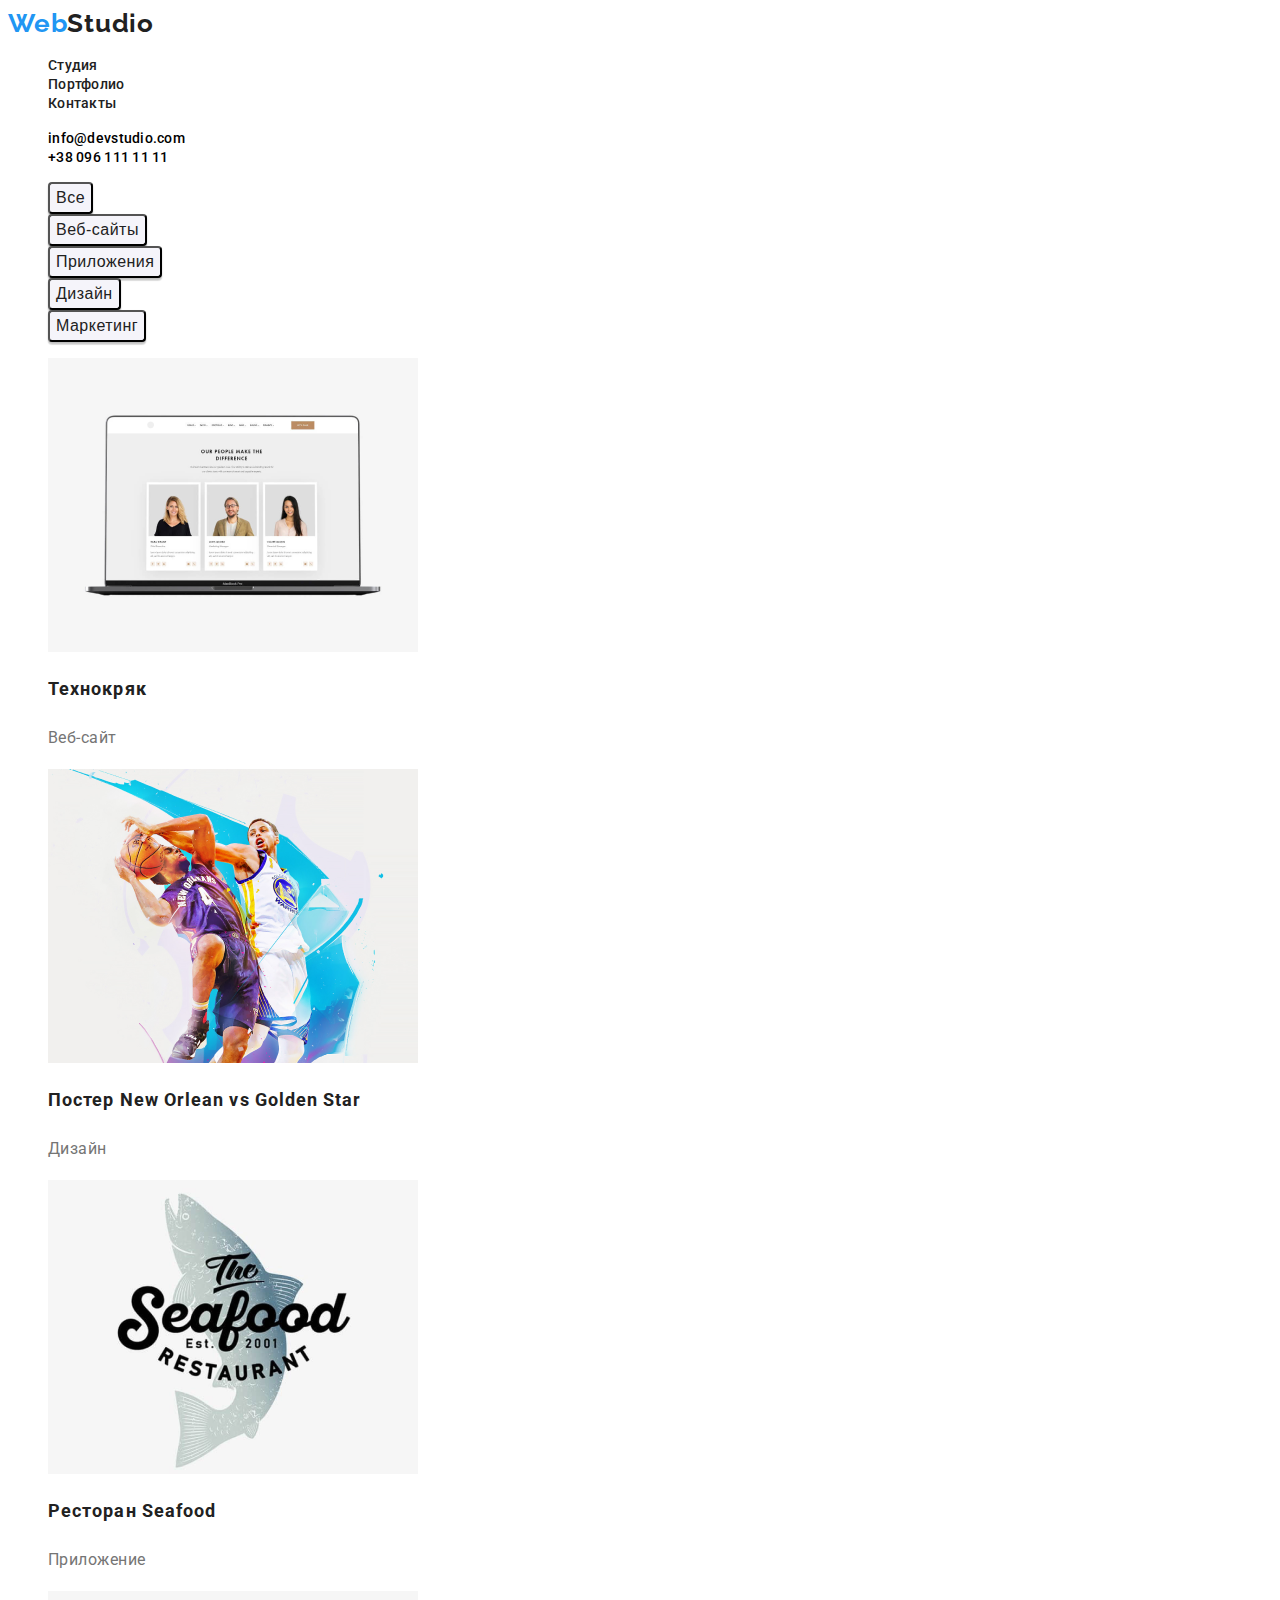
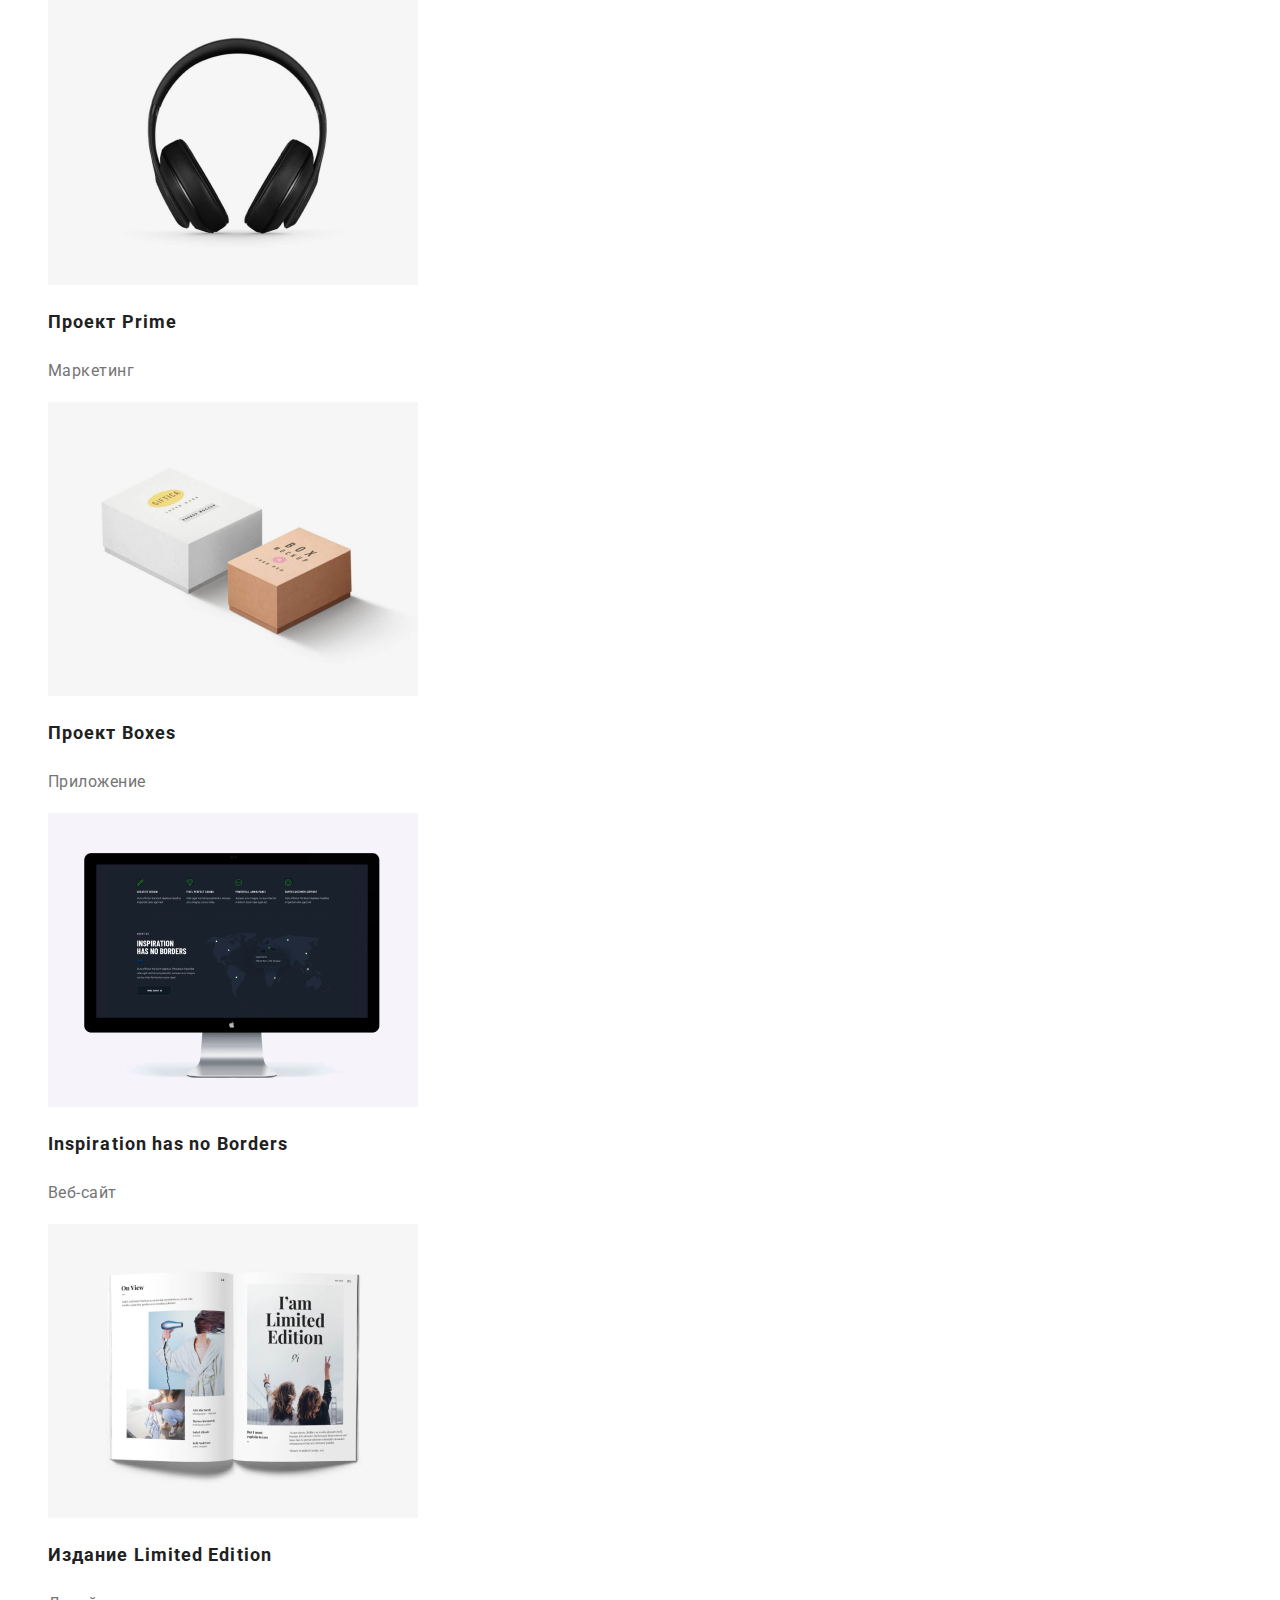
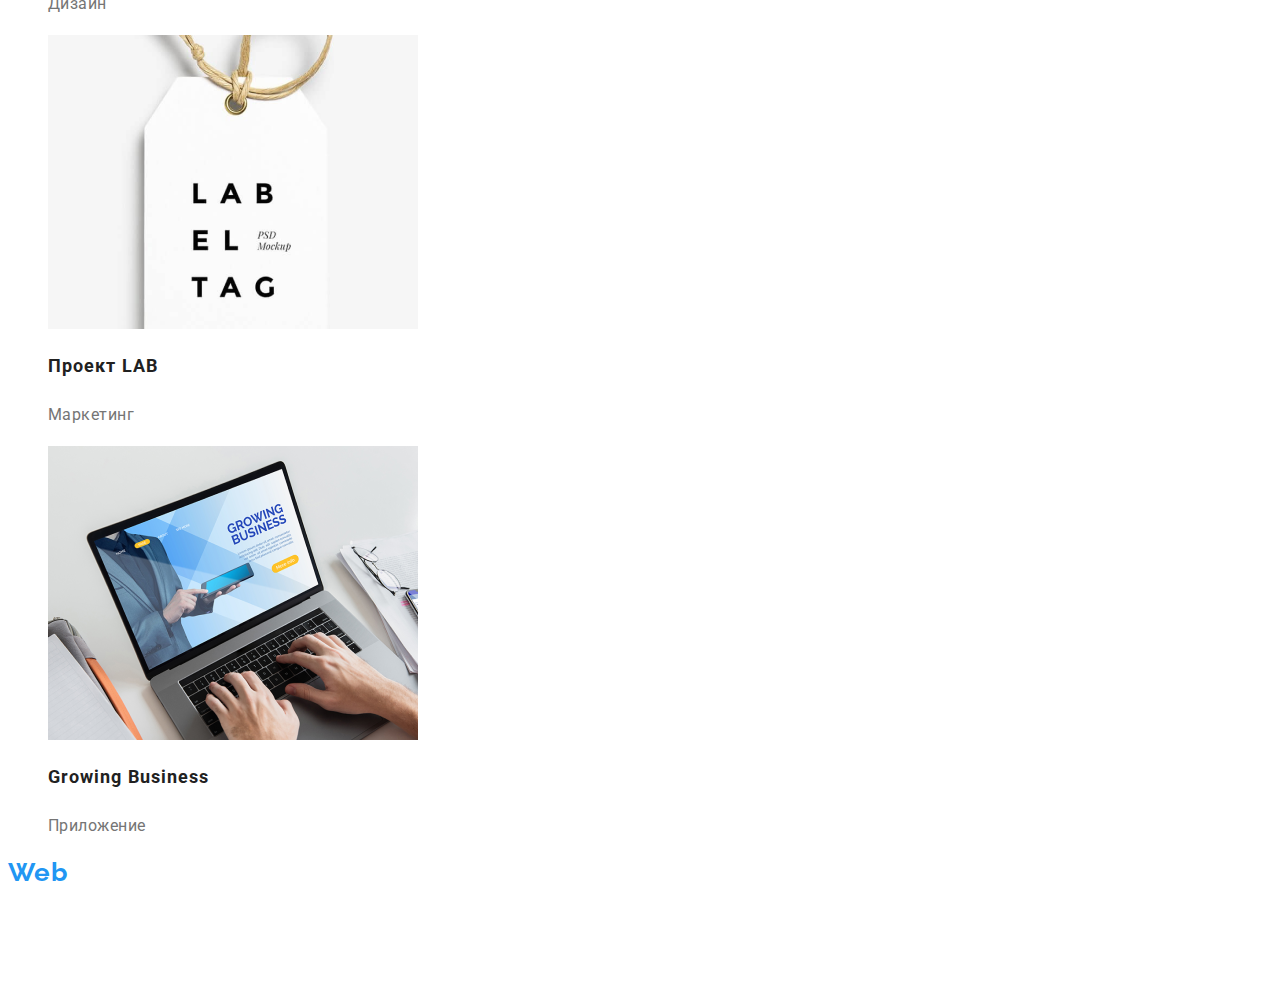
==== portfolio.html @ 66cc7a5b "ДЗ Nr.2 Исправления" ====
<!DOCTYPE html>
<html lang="en">

<head>
    <meta charset="UTF-8">
    <meta http-equiv="X-UA-Compatible" content="IE=edge">
    <meta name="viewport" content="width=device-width, initial-scale=1.0">
    <title>Portfolio</title>
    <link rel="stylesheet" href="https://cdnjs.cloudflare.com/ajax/libs/modern-normalize/1.0.0/modern-normalize.min.css"
        integrity="sha512-ISS7cAi1PEhQ8jnbJpJZMd29NlhNj4AWYyLOSp2CE/CsHxTCu+r+t0D2yoJudVrd0/8fTVPUVDzY5Tvli75u/g=="
        crossorigin="anonymous" />
    <link rel="preconnect" href="https://fonts.gstatic.com">
    <link rel="preconnect" href="https://fonts.gstatic.com">
    <link
        href="https://fonts.googleapis.com/css2?family=Raleway:wght@700&family=Roboto:wght@400;500;700;900&display=swap"
        rel="stylesheet">
    <link rel="stylesheet" href="./css/styles.css">
</head>

<body>
    <header class="header">
        <nav class="navigation">
            <a class="logo link" href="./index.html">Web<span class="header-logo-second">Studio</span></a>
            <ul class="nav-list list">
                <li class="nav-list-item">
                    <a class="nav-link link" href="">Студия</a>
                </li>
                <li class="nav-list-item">
                    <a class="nav-link link" href="">Портфолио</a>
                </li>
                <li class="nav-list-item">
                    <a class="nav-link link" href="">Контакты</a>
                </li>
            </ul>
        </nav>

        <ul class="list">
            <li class="contact-list-item">
                <a class="header-contact-link link" href="mailto:info@devstudio.com">info@devstudio.com</a>
            </li>
            <li class="contact-list-item">
                <a class="header-contact-link link" href="tel:+380961111111">+38 096 111 11 11</a>
            </li>
        </ul>
    </header>

    <main>
        <!-- BUTTONS -->
        <ul class="list">
            <li>
                <button class="portfolio-modal-btn" type="button">Все</button>
            </li>
            <li>
                <button class="portfolio-modal-btn" type="button">Веб-сайты</button>
            </li>
            <li>
                <button class="portfolio-modal-btn" type="button">Приложения</button>
            </li>
            <li>
                <button class="portfolio-modal-btn" type="button">Дизайн</button>
            </li>
            <li>
                <button class="portfolio-modal-btn" type="button">Маркетинг</button>
            </li>
        </ul>

        <!-- PROJECT LIST -->
        <ul class="list">
            <li>
                <img src="./images/portfolio/portfolio-img-1.jpg" alt="Страница сайта" width="370" height="294">
                <h2 class="project-name">Технокряк</h2>
                <p class="project-type">Веб-сайт</p>
            </li>
            <li>
                <img src="./images/portfolio/portfolio-img-2.jpg" alt="Постер" width="370" height="294">
                <h2 class="project-name">Постер New Orlean vs Golden Star</h2>
                <p class="project-type">Дизайн</p>
            </li>
            <li>
                <img src="./images/portfolio/portfolio-img-3.jpg" alt="Логотип ресторана" width="370" height="294">
                <h2 class="project-name">Ресторан Seafood</h2>
                <p class="project-type">Приложение</p>
            </li>
            <li>
                <img src="./images/portfolio/portfolio-img-4.jpg" alt="Наушники" width="370" height="294">
                <h2 class="project-name">Проект Prime</h2>
                <p class="project-type">Маркетинг</p>
            </li>
            <li>
                <img src="./images/portfolio/portfolio-img-5.jpg" alt="Коробки" width="370" height="294">
                <h2 class="project-name">Проект Boxes</h2>
                <p class="project-type">Приложение</p>
            </li>
            <li>
                <img src="./images/portfolio/portfolio-img-6.jpg" alt="Страница сайта" width="370" height="294">
                <h2 class="project-name">Inspiration has no Borders</h2>
                <p class="project-type">Веб-сайт</p>
            </li>
            <li>
                <img src="./images/portfolio/portfolio-img-7.jpg" alt="Брошюра" width="370" height="294">
                <h2 class="project-name">Издание Limited Edition</h2>
                <p class="project-type">Дизайн</p>
            </li>
            <li>
                <img src="./images/portfolio/portfolio-img-8.jpg" alt="Этикетка" width="370" height="294">
                <h2 class="project-name">Проект LAB</h2>
                <p class="project-type">Маркетинг</p>
            </li>
            <li>
                <img src="./images/portfolio/portfolio-img-9.jpg" alt="Ноутбук" width="370" height="294">
                <h2 class="project-name">Growing Business</h2>
                <p class="project-type">Приложение</p>
            </li>
        </ul>
    </main>

    <footer>
        <a class="logo link" href="">Web<span class="footer-logo-second">Studio</span></a>
        <ul class="footer-list list">
            <li>
                <a class="address-link link" href="https://goo.gl/maps/kH56KX3NDY2kBuDz9" target="_blank">г. Киев, пр-т
                    Леси
                    Украинки, 26</a>
            </li>
            <li>
                <a class="footer-contact-link link" href="mailto:info@devstudio.com">info@devstudio.com</a>
            </li>
            <li>
                <a class="footer-contact-link link" href="tel:+380961111111">+38 096 111 11 11</a>
            </li>
        </ul>
    </footer>
</body>

</html>
---- css/styles.css ----
:root {
  --main-font: "Roboto", sans-serif;
  --secondary-font: "Raleway", sans-serif;
  --titles-color: #212121;
  --main-text-color: #757575;
  --secondary-text-color: #ffffff;
  --accent-color: #2196f3;
  --footer-link-color: rgba(255, 255, 255, 0.6);
  --button-background-color: #f5f4fa;
}

body {
  font-family: var(--main-font);
}

.link {
  text-decoration: none;
}

.list {
  list-style: none;
}

/* ================= HEADER ================= */

.nav-link {
  font-weight: 500;
  font-size: 14px;
  line-height: 1.14;
  letter-spacing: 0.02em;

  color: var(--titles-color);
}

.nav-link:hover,
.nav-link:focus {
  color: var(--accent-color);
}

.header-contact-link {
  font-weight: 500;
  font-size: 14px;
  line-height: 1.14;
  letter-spacing: 0.02em;

  color: var(--text-color);
}

.header-contact-link:hover,
.header-contact-link:focus {
  color: var(--accent-color);
}

/* ================= END HEADER ================= */

/* ================= HERO ================= */

.hero-title {
  font-weight: 900;
  font-size: 44px;
  line-height: 1.36;
  text-align: center;
  letter-spacing: 0.06em;
  text-transform: uppercase;

  color: var(--secondary-text-color);
}

.modal-btn {
  font-weight: 700;
  font-size: 16px;
  line-height: 1.88;
  letter-spacing: 0.06em;
  cursor: pointer;

  color: var(--secondary-text-color);
  background: var(--accent-color);
  box-shadow: 0px 4px 4px rgba(0, 0, 0, 0.15);
  border-radius: 4px;
}

/* ================= END HERO ================= */

/* ================= ADVANTAGES ================= */

.adv-title {
  font-style: normal;
  font-weight: 700;
  font-size: 14px;
  line-height: 1.14;
  letter-spacing: 0.03em;
  text-transform: uppercase;

  color: var(--titles-color);
}

.adv-text {
  font-style: normal;
  font-weight: 400;
  font-size: 14px;
  line-height: 1.71;
  letter-spacing: 0.03em;

  color: var(--main-text-color);
}
/* ================= END ADVANTAGES ================= */

/* ================= ABOUT US ================= */

/* ================= END ABOUT US ================= */

/* ================= OUR TEAM ================= */

.our-team-names {
  font-style: normal;
  font-weight: 500;
  font-size: 16px;
  line-height: 1.19;
  text-align: center;
  letter-spacing: 0.03em;

  color: var(--titles-color);
}

.our-team-positions {
  font-style: normal;
  font-weight: 400;
  font-size: 16px;
  line-height: 1.19;
  text-align: center;
  letter-spacing: 0.03em;

  color: var(--main-text-color);
}

/* ================= END OUR TEAM ================= */

/* ================= FOOTER ================= */

.address-link {
  font-style: normal;
  font-weight: 400;
  font-size: 14px;
  line-height: 1.71;
  letter-spacing: 0.03em;

  color: var(--secondary-text-color);
}

.footer-contact-link {
  font-style: normal;
  font-weight: 400;
  font-size: 14px;
  line-height: 1.71;
  letter-spacing: 0.03em;

  color: var(--footer-link-color);
}
/* ================= END FOOTER ================= */

/* ================= COMPONENTS ================= */

.logo {
  font-family: var(--secondary-font);
  font-style: normal;
  font-weight: 700;
  font-size: 26px;
  line-height: 1.19;
  letter-spacing: 0.03em;

  color: var(--accent-color);
}

.header-logo-second {
  color: var(--titles-color);
}

.footer-logo-second {
  color: var(--secondary-text-color);
}

.subtitle {
  font-weight: 700;
  font-size: 36px;
  line-height: 1.17;
  text-align: center;
  letter-spacing: 0.03em;

  color: var(--titles-color);
}

/* ================= END COMPONENTS ================= */

/* ================= PORTFOLIO BUTTONS ================= */

.portfolio-modal-btn {
  font-weight: 500;
  font-size: 16px;
  line-height: 1.63;
  letter-spacing: 0.03em;
  cursor: pointer;

  color: var(--titles-color);
  background: var(--button-background-color);
  box-shadow: 0px 3px 1px rgba(0, 0, 0, 0.1), 0px 1px 2px rgba(0, 0, 0, 0.08),
    0px 2px 2px rgba(0, 0, 0, 0.12);
  border-radius: 4px;
  list-style: none;
}

.portfolio-modal-btn:hover,
.portfolio-modal-btn:focus {
  color: var(--secondary-text-color);
  background: var(--accent-color);
}

/* ================= END PORTFOLIO BUTTONS ================= */

/* ================= PROJECT LIST =================*/

.project-name {
  font-style: normal;
  font-weight: 700;
  font-size: 18px;
  line-height: 2;
  letter-spacing: 0.06em;

  color: var(--titles-color);
}

.project-type {
  font-style: normal;
  font-weight: 400;
  font-size: 16px;
  line-height: 1.88;
  letter-spacing: 0.03em;

  color: var(--main-text-color);
}

/* ================= END PROJECT LIST ================= */
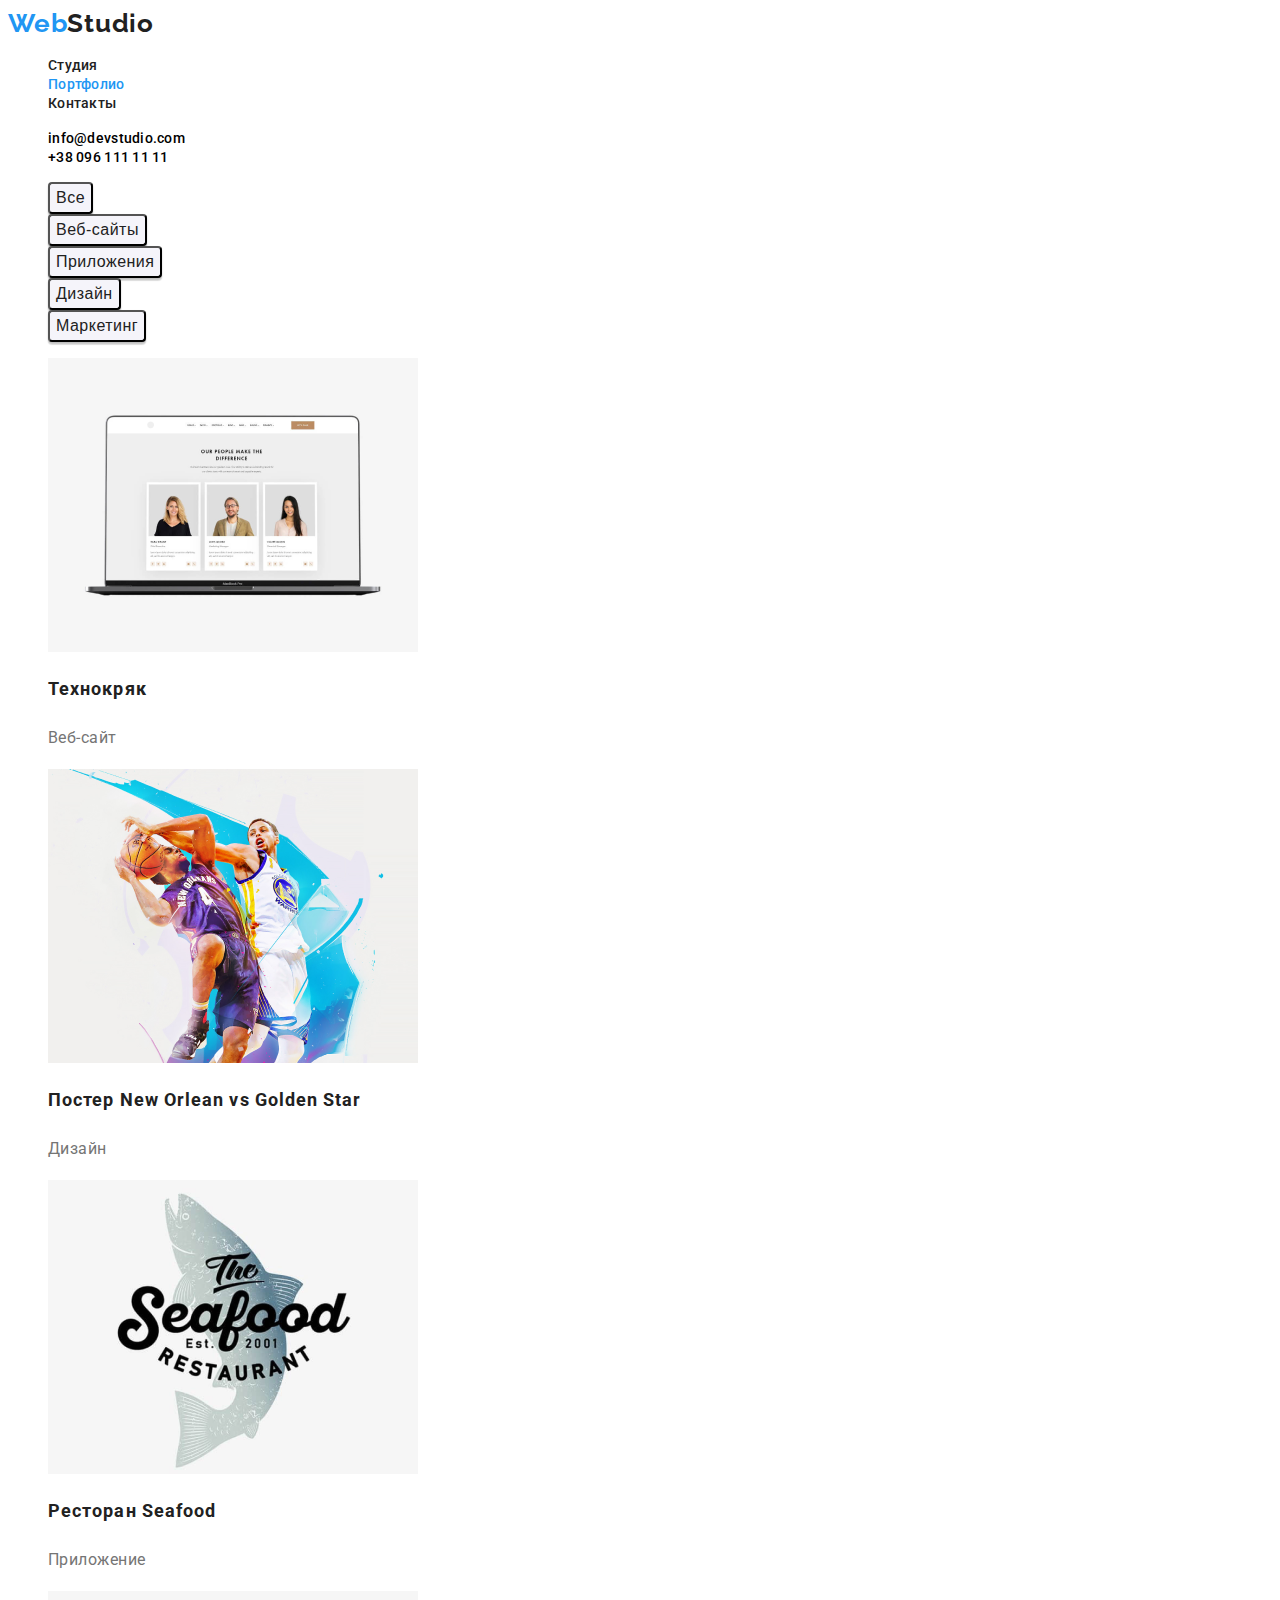
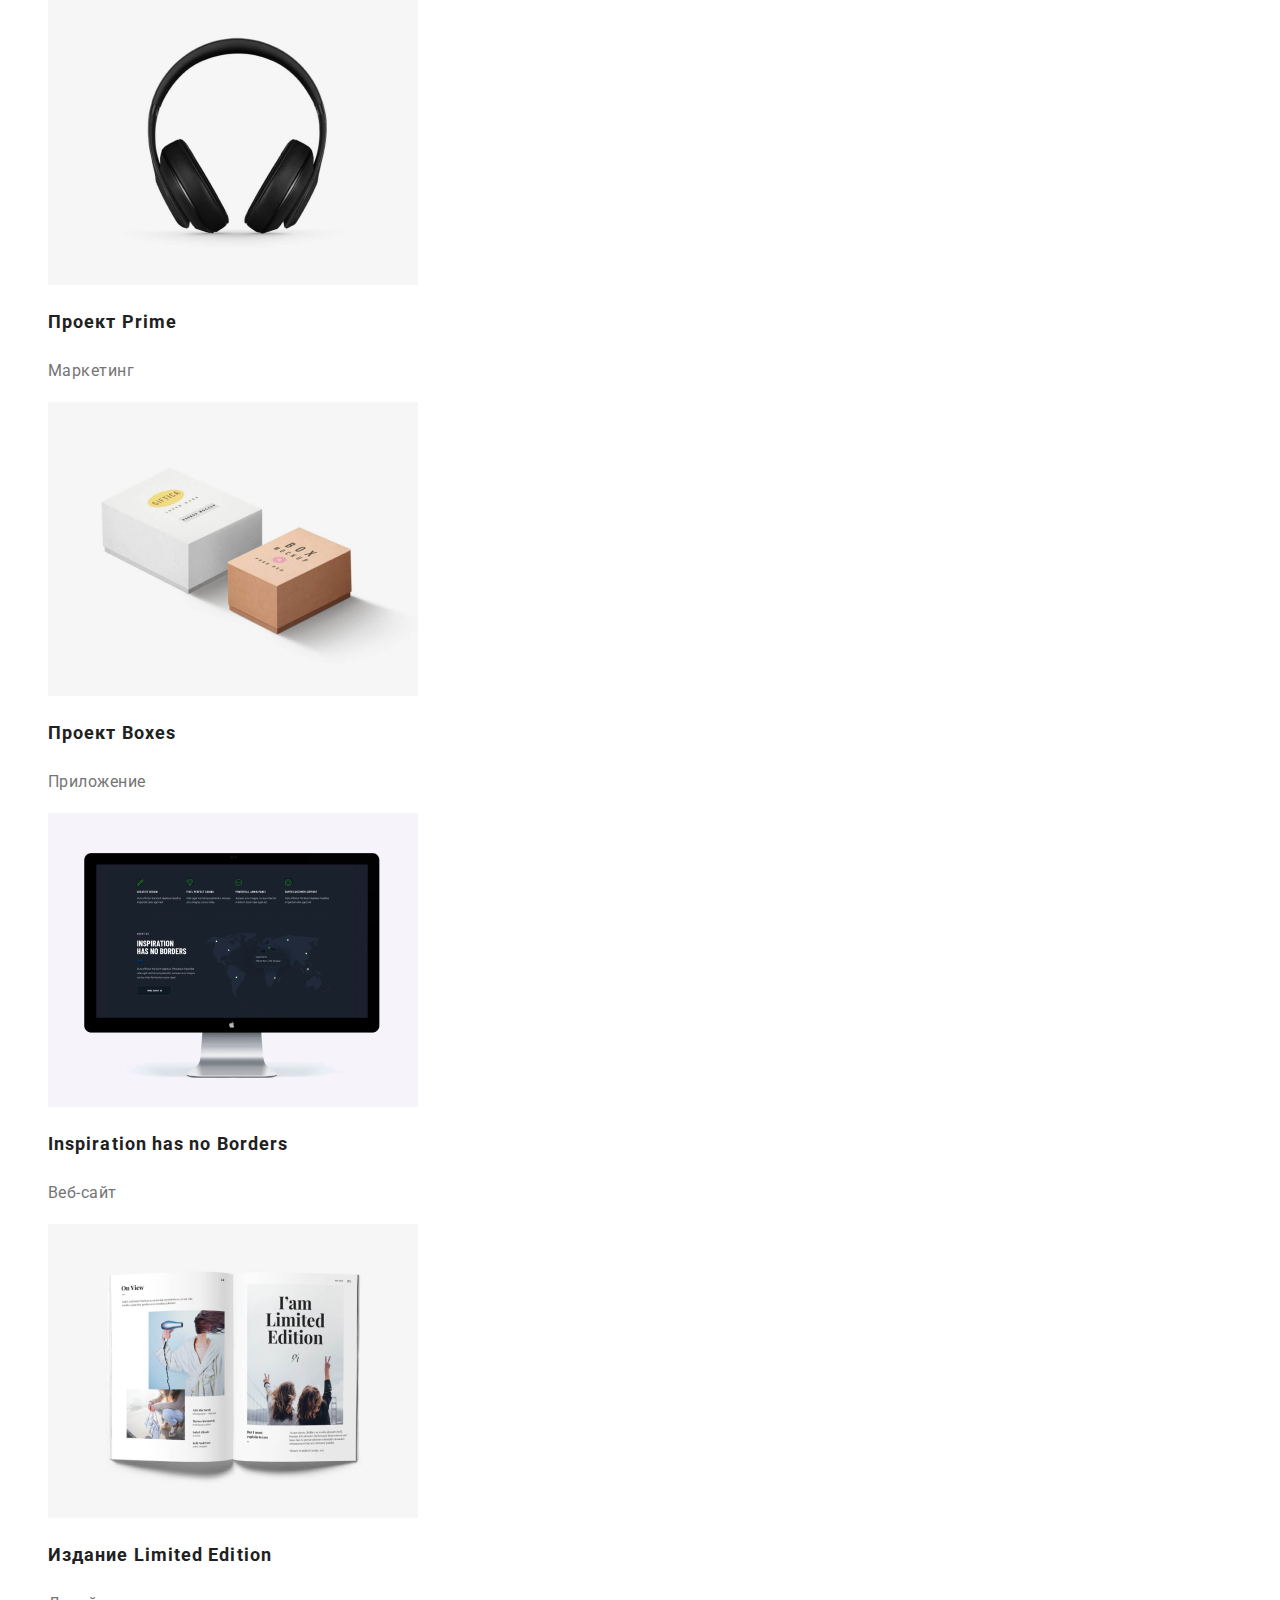
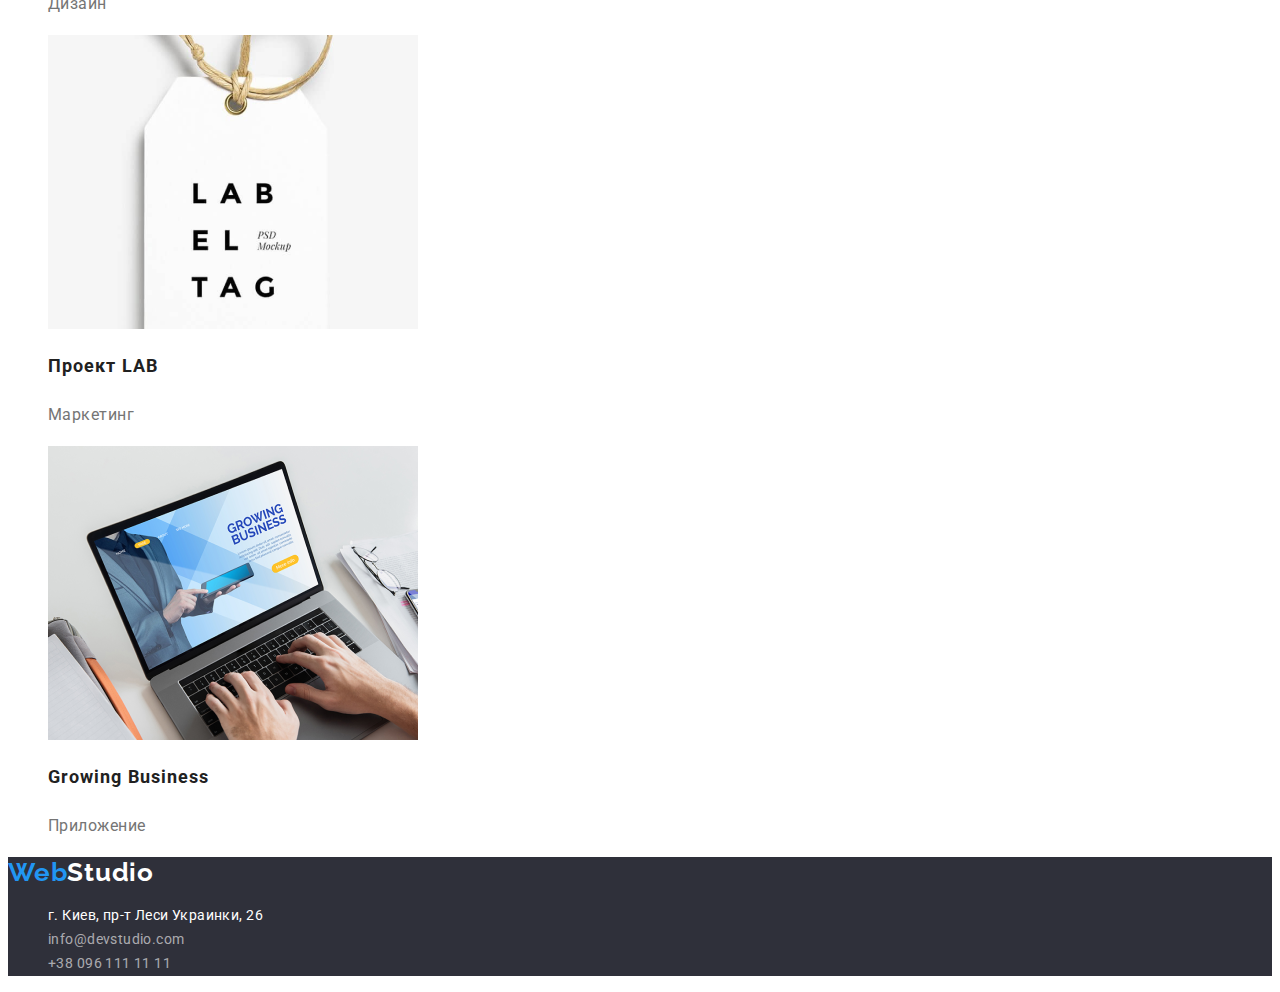
==== commit ffc229b8: "ДЗ Nr. 2 Новые исправления" ====
--- a/portfolio.html
+++ b/portfolio.html
@@ -23,10 +23,10 @@
             <a class="logo link" href="./index.html">Web<span class="header-logo-second">Studio</span></a>
             <ul class="nav-list list">
                 <li class="nav-list-item">
-                    <a class="nav-link link" href="">Студия</a>
+                    <a class="nav-link link" href="./index.html">Студия</a>
                 </li>
                 <li class="nav-list-item">
-                    <a class="nav-link link" href="">Портфолио</a>
+                    <a class="nav-link link current" href="./portfolio.html">Портфолио</a>
                 </li>
                 <li class="nav-list-item">
                     <a class="nav-link link" href="">Контакты</a>
@@ -114,7 +114,7 @@
         </ul>
     </main>
 
-    <footer>
+    <footer class="footer-background">
         <a class="logo link" href="">Web<span class="footer-logo-second">Studio</span></a>
         <ul class="footer-list list">
             <li>
--- a/css/styles.css
+++ b/css/styles.css
@@ -7,6 +7,7 @@
   --accent-color: #2196f3;
   --footer-link-color: rgba(255, 255, 255, 0.6);
   --button-background-color: #f5f4fa;
+  --footer-bacground-color: #2f303a;
 }
 
 body {
@@ -34,6 +35,10 @@
 
 .nav-link:hover,
 .nav-link:focus {
+  color: var(--accent-color);
+}
+
+.current {
   color: var(--accent-color);
 }
 
@@ -187,6 +192,10 @@
   letter-spacing: 0.03em;
 
   color: var(--titles-color);
+}
+
+.footer-background {
+  background-color: var(--footer-bacground-color);
 }
 
 /* ================= END COMPONENTS ================= */
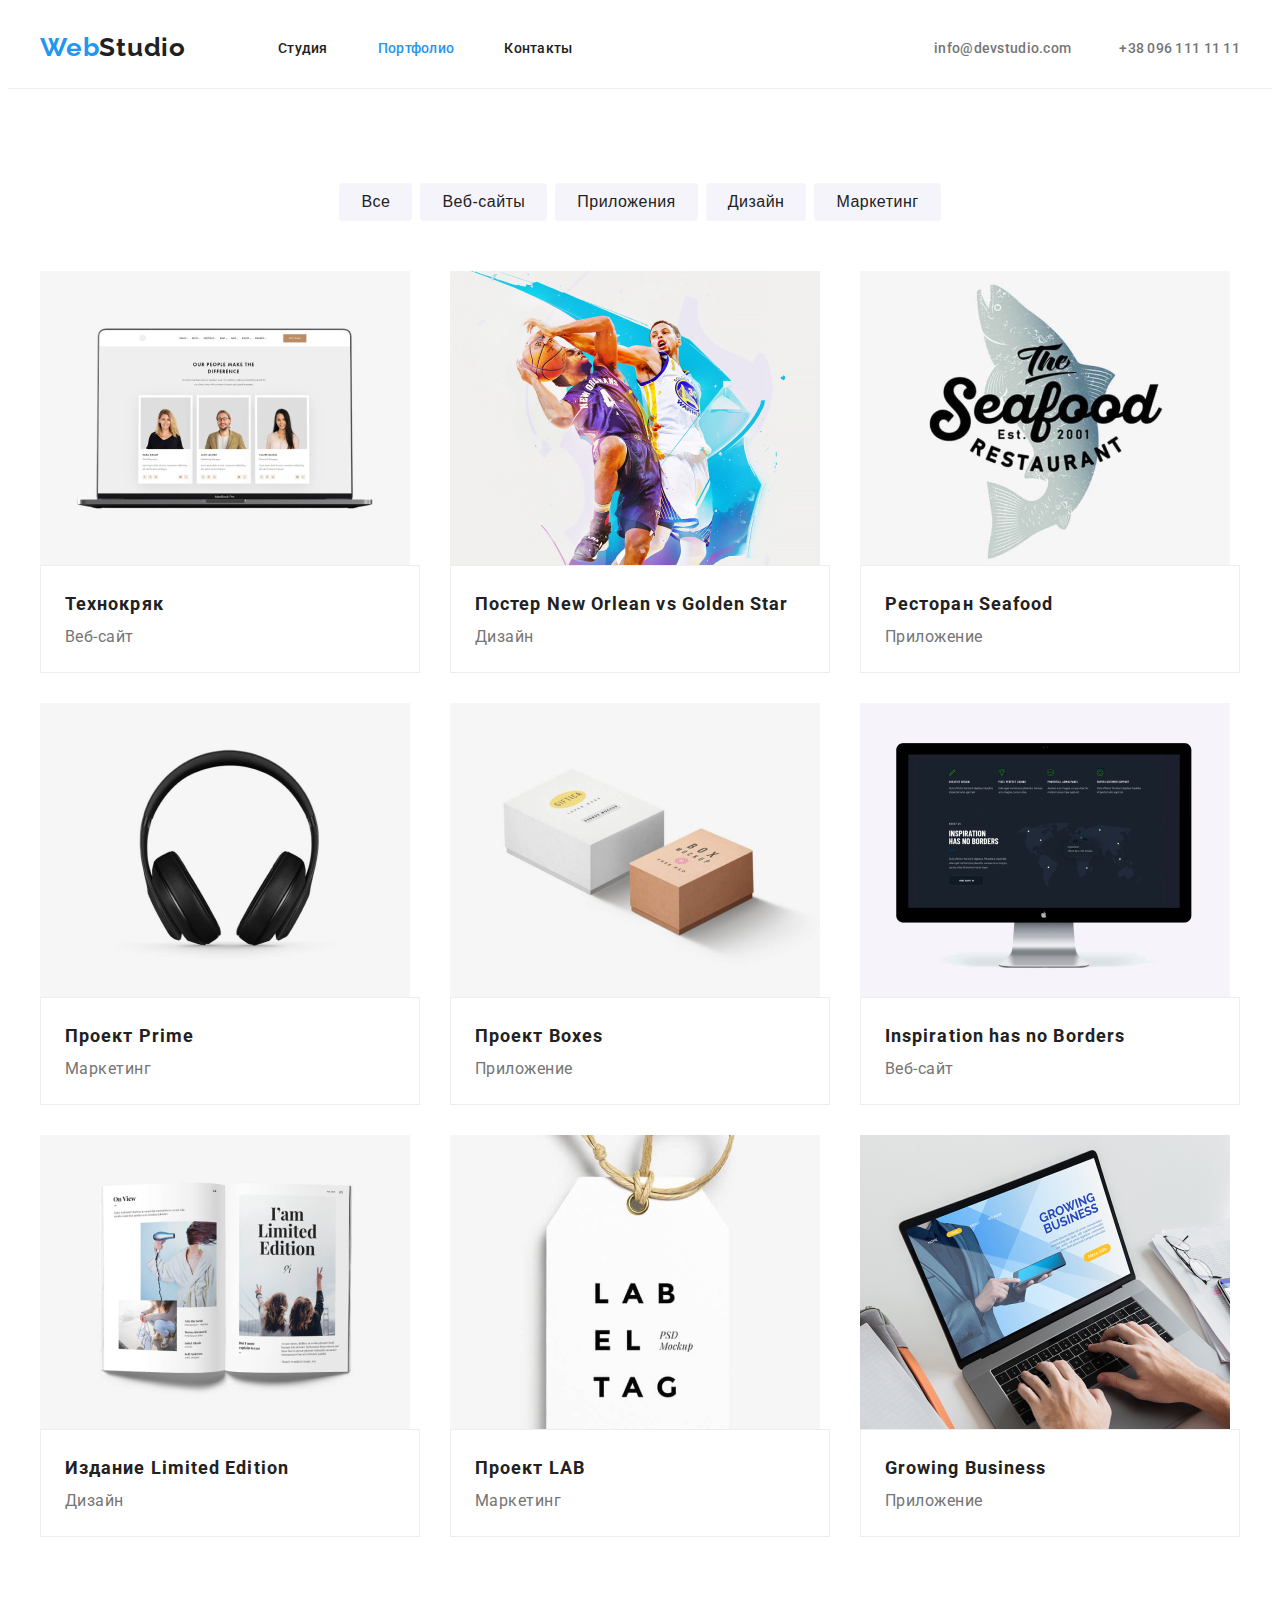
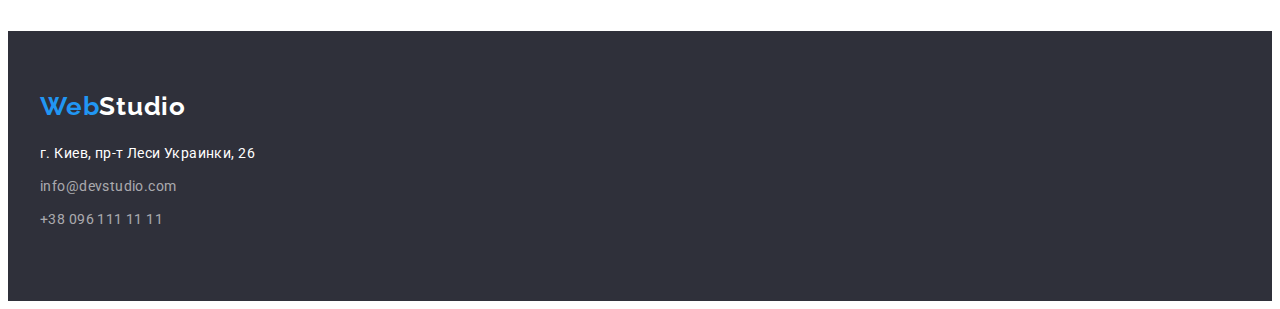
==== commit a27121d6: "ДЗ Nr.3" ====
--- a/portfolio.html
+++ b/portfolio.html
@@ -19,116 +19,148 @@
 
 <body>
     <header class="header">
-        <nav class="navigation">
-            <a class="logo link" href="./index.html">Web<span class="header-logo-second">Studio</span></a>
-            <ul class="nav-list list">
-                <li class="nav-list-item">
-                    <a class="nav-link link" href="./index.html">Студия</a>
-                </li>
-                <li class="nav-list-item">
-                    <a class="nav-link link current" href="./portfolio.html">Портфолио</a>
-                </li>
-                <li class="nav-list-item">
-                    <a class="nav-link link" href="">Контакты</a>
-                </li>
-            </ul>
-        </nav>
+        <div class="container header-container">
+            <nav class="navigation">
+                <a class="logo link" href="./index.html">Web<span class="header-logo-second">Studio</span></a>
+                <ul class="nav-list list">
+                    <li class="nav-list-item">
+                        <a class="nav-link link" href="./index.html">Студия</a>
+                    </li>
+                    <li class="nav-list-item">
+                        <a class="nav-link link current" href="./portfolio.html">Портфолио</a>
+                    </li>
+                    <li class="nav-list-item">
+                        <a class="nav-link link" href="">Контакты</a>
+                    </li>
+                </ul>
+            </nav>
 
-        <ul class="list">
-            <li class="contact-list-item">
-                <a class="header-contact-link link" href="mailto:info@devstudio.com">info@devstudio.com</a>
-            </li>
-            <li class="contact-list-item">
-                <a class="header-contact-link link" href="tel:+380961111111">+38 096 111 11 11</a>
-            </li>
-        </ul>
+            <div>
+                <ul class="contact-list list">
+                    <li class="contact-list-item">
+                        <a class="header-contact-link link" href="mailto:info@devstudio.com">info@devstudio.com</a>
+                    </li>
+                    <li class="contact-list-item">
+                        <a class="header-contact-link link" href="tel:+380961111111">+38 096 111 11 11</a>
+                    </li>
+                </ul>
+            </div>
+        </div>
     </header>
 
     <main>
         <!-- BUTTONS -->
-        <ul class="list">
-            <li>
-                <button class="portfolio-modal-btn" type="button">Все</button>
-            </li>
-            <li>
-                <button class="portfolio-modal-btn" type="button">Веб-сайты</button>
-            </li>
-            <li>
-                <button class="portfolio-modal-btn" type="button">Приложения</button>
-            </li>
-            <li>
-                <button class="portfolio-modal-btn" type="button">Дизайн</button>
-            </li>
-            <li>
-                <button class="portfolio-modal-btn" type="button">Маркетинг</button>
-            </li>
-        </ul>
+        <section class="section">
+            <div class="container button-container">
+                <ul class="button-list list">
+                    <li class="portfolio-button-list">
+                        <button class="portfolio-modal-btn" type="button">Все</button>
+                    </li>
+                    <li class="portfolio-button-list">
+                        <button class="portfolio-modal-btn" type="button">Веб-сайты</button>
+                    </li>
+                    <li class="portfolio-button-list">
+                        <button class="portfolio-modal-btn" type="button">Приложения</button>
+                    </li>
+                    <li class="portfolio-button-list">
+                        <button class="portfolio-modal-btn" type="button">Дизайн</button>
+                    </li>
+                    <li class="portfolio-button-list">
+                        <button class="portfolio-modal-btn" type="button">Маркетинг</button>
+                    </li>
+                </ul>
+            </div>
 
-        <!-- PROJECT LIST -->
-        <ul class="list">
-            <li>
-                <img src="./images/portfolio/portfolio-img-1.jpg" alt="Страница сайта" width="370" height="294">
-                <h2 class="project-name">Технокряк</h2>
-                <p class="project-type">Веб-сайт</p>
-            </li>
-            <li>
-                <img src="./images/portfolio/portfolio-img-2.jpg" alt="Постер" width="370" height="294">
-                <h2 class="project-name">Постер New Orlean vs Golden Star</h2>
-                <p class="project-type">Дизайн</p>
-            </li>
-            <li>
-                <img src="./images/portfolio/portfolio-img-3.jpg" alt="Логотип ресторана" width="370" height="294">
-                <h2 class="project-name">Ресторан Seafood</h2>
-                <p class="project-type">Приложение</p>
-            </li>
-            <li>
-                <img src="./images/portfolio/portfolio-img-4.jpg" alt="Наушники" width="370" height="294">
-                <h2 class="project-name">Проект Prime</h2>
-                <p class="project-type">Маркетинг</p>
-            </li>
-            <li>
-                <img src="./images/portfolio/portfolio-img-5.jpg" alt="Коробки" width="370" height="294">
-                <h2 class="project-name">Проект Boxes</h2>
-                <p class="project-type">Приложение</p>
-            </li>
-            <li>
-                <img src="./images/portfolio/portfolio-img-6.jpg" alt="Страница сайта" width="370" height="294">
-                <h2 class="project-name">Inspiration has no Borders</h2>
-                <p class="project-type">Веб-сайт</p>
-            </li>
-            <li>
-                <img src="./images/portfolio/portfolio-img-7.jpg" alt="Брошюра" width="370" height="294">
-                <h2 class="project-name">Издание Limited Edition</h2>
-                <p class="project-type">Дизайн</p>
-            </li>
-            <li>
-                <img src="./images/portfolio/portfolio-img-8.jpg" alt="Этикетка" width="370" height="294">
-                <h2 class="project-name">Проект LAB</h2>
-                <p class="project-type">Маркетинг</p>
-            </li>
-            <li>
-                <img src="./images/portfolio/portfolio-img-9.jpg" alt="Ноутбук" width="370" height="294">
-                <h2 class="project-name">Growing Business</h2>
-                <p class="project-type">Приложение</p>
-            </li>
-        </ul>
+            <!-- PROJECT LIST -->
+            <div class="container">
+                <ul class="list project-list">
+                    <li class="project-list-item">
+                        <img src="./images/portfolio/portfolio-img-1.jpg" alt="Страница сайта" width="370" height="294">
+                        <div class="project-list-content">
+                            <h2 class="project-name">Технокряк</h2>
+                            <p class="project-type">Веб-сайт</p>
+                        </div>
+                    </li>
+                    <li class="project-list-item">
+                        <img src="./images/portfolio/portfolio-img-2.jpg" alt="Постер" width="370" height="294">
+                        <div class="project-list-content">
+                            <h2 class="project-name">Постер New Orlean vs Golden Star</h2>
+                            <p class="project-type">Дизайн</p>
+                        </div>
+                    </li>
+                    <li class="project-list-item">
+                        <img src="./images/portfolio/portfolio-img-3.jpg" alt="Логотип ресторана" width="370"
+                            height="294">
+                        <div class="project-list-content">
+                            <h2 class="project-name">Ресторан Seafood</h2>
+                            <p class="project-type">Приложение</p>
+                        </div>
+                    </li>
+                    <li class="project-list-item">
+                        <img src="./images/portfolio/portfolio-img-4.jpg" alt="Наушники" width="370" height="294">
+                        <div class="project-list-content">
+                            <h2 class="project-name">Проект Prime</h2>
+                            <p class="project-type">Маркетинг</p>
+                        </div>
+                    </li>
+                    <li class="project-list-item">
+                        <img src="./images/portfolio/portfolio-img-5.jpg" alt="Коробки" width="370" height="294">
+                        <div class="project-list-content">
+                            <h2 class="project-name">Проект Boxes</h2>
+                            <p class="project-type">Приложение</p>
+                        </div>
+                    </li>
+                    <li class="project-list-item">
+                        <img src="./images/portfolio/portfolio-img-6.jpg" alt="Страница сайта" width="370" height="294">
+                        <div class="project-list-content">
+                            <h2 class="project-name">Inspiration has no Borders</h2>
+                            <p class="project-type">Веб-сайт</p>
+                        </div>
+                    </li>
+                    <li class="project-list-item">
+                        <img src="./images/portfolio/portfolio-img-7.jpg" alt="Брошюра" width="370" height="294">
+                        <div class="project-list-content">
+                            <h2 class="project-name">Издание Limited Edition</h2>
+                            <p class="project-type">Дизайн</p>
+                        </div>
+                    </li>
+                    <li class="project-list-item">
+                        <img src="./images/portfolio/portfolio-img-8.jpg" alt="Этикетка" width="370" height="294">
+                        <div class="project-list-content">
+                            <h2 class="project-name">Проект LAB</h2>
+                            <p class="project-type">Маркетинг</p>
+                        </div>
+                    </li>
+                    <li class="project-list-item">
+                        <img src="./images/portfolio/portfolio-img-9.jpg" alt="Ноутбук" width="370" height="294">
+                        <div class="project-list-content">
+                            <h2 class="project-name">Growing Business</h2>
+                            <p class="project-type">Приложение</p>
+                        </div>
+                    </li>
+                </ul>
+            </div>
+        </section>
     </main>
 
     <footer class="footer-background">
-        <a class="logo link" href="">Web<span class="footer-logo-second">Studio</span></a>
-        <ul class="footer-list list">
-            <li>
-                <a class="address-link link" href="https://goo.gl/maps/kH56KX3NDY2kBuDz9" target="_blank">г. Киев, пр-т
-                    Леси
-                    Украинки, 26</a>
-            </li>
-            <li>
-                <a class="footer-contact-link link" href="mailto:info@devstudio.com">info@devstudio.com</a>
-            </li>
-            <li>
-                <a class="footer-contact-link link" href="tel:+380961111111">+38 096 111 11 11</a>
-            </li>
-        </ul>
+        <div class="container footer-container">
+            <a class="logo link footer-logo" href="">Web<span class="footer-logo-second">Studio</span></a>
+            <ul class="footer-list list">
+                <li class="footer-list-item">
+                    <a class="address-link link" href="https://goo.gl/maps/kH56KX3NDY2kBuDz9" target="_blank">г. Киев,
+                        пр-т
+                        Леси
+                        Украинки, 26</a>
+                </li>
+                <li class="footer-list-item">
+                    <a class="footer-contact-link link" href="mailto:info@devstudio.com">info@devstudio.com</a>
+                </li>
+                <li class="footer-list-item">
+                    <a class="footer-contact-link link" href="tel:+380961111111">+38 096 111 11 11</a>
+                </li>
+            </ul>
+        </div>
     </footer>
 </body>
 
--- a/css/styles.css
+++ b/css/styles.css
@@ -8,6 +8,36 @@
   --footer-link-color: rgba(255, 255, 255, 0.6);
   --button-background-color: #f5f4fa;
   --footer-bacground-color: #2f303a;
+  --border-color: #eeeeee;
+}
+
+h1,
+h2,
+h3,
+h4,
+h5,
+h6,
+p {
+  margin-top: 0;
+  margin-bottom: 0;
+}
+
+ul,
+ol {
+  margin-top: 0;
+  margin-bottom: 0;
+  padding-left: 0;
+}
+
+img {
+  display: block;
+}
+
+.container {
+  width: 1200px;
+  padding-left: 15px;
+  padding-right: 15px;
+  margin: 0 auto;
 }
 
 body {
@@ -22,7 +52,49 @@
   list-style: none;
 }
 
+.section {
+  padding-top: 94px;
+  padding-bottom: 94px;
+}
 /* ================= HEADER ================= */
+
+.header {
+  padding-top: 24px;
+  padding-bottom: 25px;
+  border-bottom: 1px solid var(--border-color);
+}
+
+.header-container {
+  display: flex;
+  align-items: center;
+  justify-content: space-between;
+}
+
+.navigation {
+  display: flex;
+  align-items: center;
+}
+
+.nav-list {
+  display: flex;
+  align-items: center;
+}
+
+.contact-list {
+  display: flex;
+}
+
+.contact-list-item:not(:first-child) {
+  margin-left: 48px;
+}
+
+.nav-list-item:not(:last-child) {
+  margin-right: 50px;
+}
+
+.logo {
+  margin-right: 92px;
+}
 
 .nav-link {
   font-weight: 500;
@@ -48,7 +120,7 @@
   line-height: 1.14;
   letter-spacing: 0.02em;
 
-  color: var(--text-color);
+  color: var(--main-text-color);
 }
 
 .header-contact-link:hover,
@@ -59,28 +131,37 @@
 /* ================= END HEADER ================= */
 
 /* ================= HERO ================= */
+
+.hero {
+  padding-top: 200px;
+  padding-bottom: 200px;
+  text-align: center;
+}
 
 .hero-title {
   font-weight: 900;
   font-size: 44px;
   line-height: 1.36;
-  text-align: center;
   letter-spacing: 0.06em;
   text-transform: uppercase;
+  margin: 0 auto 30px;
 
   color: var(--secondary-text-color);
 }
 
 .modal-btn {
+  height: 50px;
   font-weight: 700;
   font-size: 16px;
   line-height: 1.88;
   letter-spacing: 0.06em;
   cursor: pointer;
+  padding: 0px 32px;
 
   color: var(--secondary-text-color);
   background: var(--accent-color);
   box-shadow: 0px 4px 4px rgba(0, 0, 0, 0.15);
+  border: none;
   border-radius: 4px;
 }
 
@@ -88,6 +169,23 @@
 
 /* ================= ADVANTAGES ================= */
 
+.advantages {
+  padding-top: 94px;
+}
+
+.adv-list {
+  display: flex;
+  padding-bottom: 0;
+  margin-top: -30px;
+  margin-left: -30px;
+}
+
+.adv-list-item {
+  flex-basis: 270px;
+  margin-top: 30px;
+  margin-left: 30px;
+}
+
 .adv-title {
   font-style: normal;
   font-weight: 700;
@@ -95,7 +193,7 @@
   line-height: 1.14;
   letter-spacing: 0.03em;
   text-transform: uppercase;
-
+  margin-bottom: 10px;
   color: var(--titles-color);
 }
 
@@ -112,9 +210,36 @@
 
 /* ================= ABOUT US ================= */
 
+.about-list {
+  display: flex;
+  margin-left: -30px;
+  margin-top: -30px;
+}
+
+.about-list-item {
+  margin-left: 30px;
+  margin-top: 30px;
+}
+
 /* ================= END ABOUT US ================= */
 
 /* ================= OUR TEAM ================= */
+
+.our-team {
+  background: var(--button-background-color);
+}
+
+.our-team-list {
+  display: flex;
+  margin-left: -30px;
+  margin-top: -30px;
+}
+
+.our-team-list-item {
+  flex-basis: calc((100%-120px) / 4);
+  margin-left: 30px;
+  margin-top: 30px;
+}
 
 .our-team-names {
   font-style: normal;
@@ -123,8 +248,15 @@
   line-height: 1.19;
   text-align: center;
   letter-spacing: 0.03em;
-
-  color: var(--titles-color);
+  margin-bottom: 10px;
+
+  color: var(--titles-color);
+}
+
+.our-team-list-content {
+  padding-top: 30px;
+  padding-bottom: 30px;
+  border: 1px solid var(--border-color);
 }
 
 .our-team-positions {
@@ -142,6 +274,16 @@
 
 /* ================= FOOTER ================= */
 
+.footer-container {
+  padding-top: 60px;
+  padding-bottom: 60px;
+}
+
+.footer-logo {
+  display: block;
+  margin-bottom: 20px;
+}
+
 .address-link {
   font-style: normal;
   font-weight: 400;
@@ -160,6 +302,10 @@
   letter-spacing: 0.03em;
 
   color: var(--footer-link-color);
+}
+
+.footer-list-item {
+  margin-bottom: 9px;
 }
 /* ================= END FOOTER ================= */
 
@@ -190,6 +336,7 @@
   line-height: 1.17;
   text-align: center;
   letter-spacing: 0.03em;
+  margin-bottom: 50px;
 
   color: var(--titles-color);
 }
@@ -203,18 +350,32 @@
 /* ================= PORTFOLIO BUTTONS ================= */
 
 .portfolio-modal-btn {
+  height: 38px;
   font-weight: 500;
   font-size: 16px;
   line-height: 1.63;
   letter-spacing: 0.03em;
   cursor: pointer;
+  padding: 0 22px;
 
   color: var(--titles-color);
   background: var(--button-background-color);
-  box-shadow: 0px 3px 1px rgba(0, 0, 0, 0.1), 0px 1px 2px rgba(0, 0, 0, 0.08),
-    0px 2px 2px rgba(0, 0, 0, 0.12);
   border-radius: 4px;
   list-style: none;
+  border: none;
+}
+
+.portfolio-button-list:not(:last-child) {
+  margin-right: 8px;
+}
+
+.button-container {
+  padding-bottom: 50px;
+}
+
+.button-list {
+  display: flex;
+  justify-content: center;
 }
 
 .portfolio-modal-btn:hover,
@@ -247,4 +408,24 @@
   color: var(--main-text-color);
 }
 
+.project-list {
+  display: flex;
+  flex-wrap: wrap;
+  margin-left: -30px;
+  margin-top: -30px;
+}
+
+.project-list-item {
+  flex-basis: calc((100% - 90px) / 3);
+  margin-left: 30px;
+  margin-top: 30px;
+}
+
+.project-list-content {
+  padding-top: 20px;
+  padding-bottom: 20px;
+  padding-left: 24px;
+  border: 1px solid var(--border-color);
+}
+
 /* ================= END PROJECT LIST ================= */
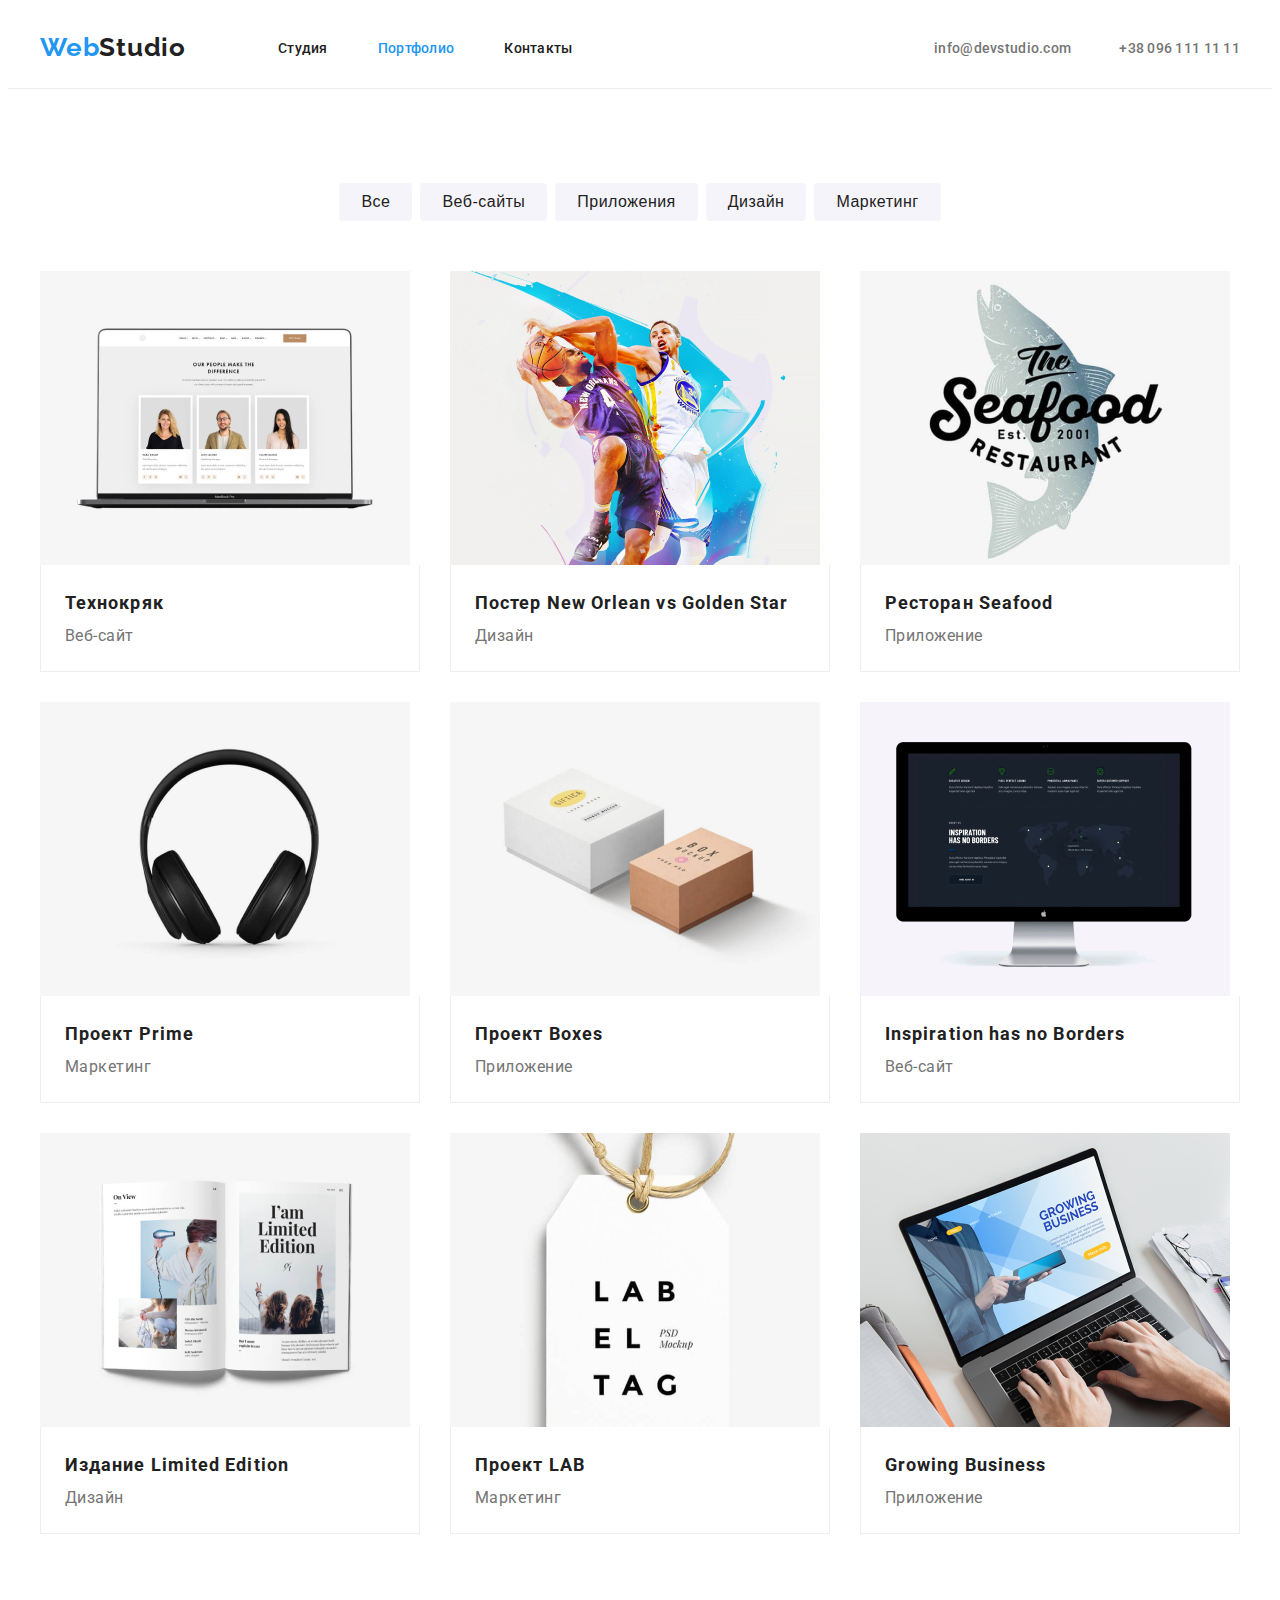
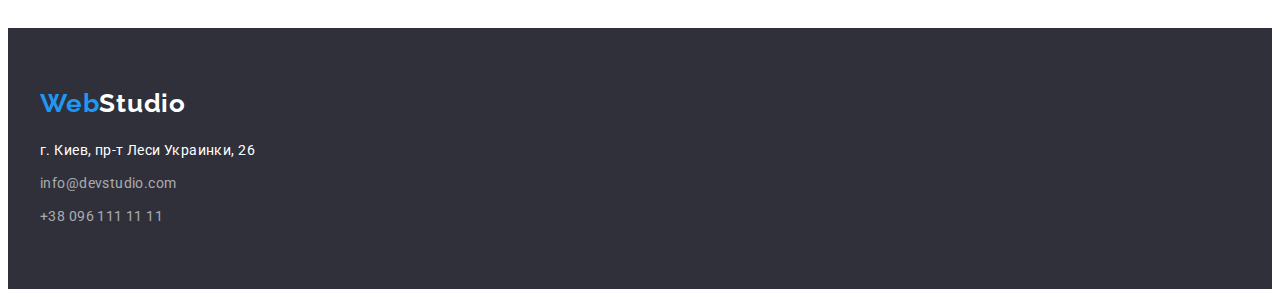
==== commit bcd96656: "ДЗ Nr.3 Исправления" ====
--- a/portfolio.html
+++ b/portfolio.html
@@ -51,7 +51,7 @@
     <main>
         <!-- BUTTONS -->
         <section class="section">
-            <div class="container button-container">
+            <div class="container">
                 <ul class="button-list list">
                     <li class="portfolio-button-list">
                         <button class="portfolio-modal-btn" type="button">Все</button>
@@ -143,8 +143,8 @@
         </section>
     </main>
 
-    <footer class="footer-background">
-        <div class="container footer-container">
+    <footer class="footer footer-background">
+        <div class="container">
             <a class="logo link footer-logo" href="">Web<span class="footer-logo-second">Studio</span></a>
             <ul class="footer-list list">
                 <li class="footer-list-item">
--- a/css/styles.css
+++ b/css/styles.css
@@ -239,6 +239,11 @@
   flex-basis: calc((100%-120px) / 4);
   margin-left: 30px;
   margin-top: 30px;
+
+  box-shadow: 0px 1px 3px rgba(0, 0, 0, 0.12), 0px 1px 1px rgba(0, 0, 0, 0.14),
+    0px 2px 1px rgba(0, 0, 0, 0.2);
+  border-radius: 0px 0px 4px 4px;
+  background: var(--secondary-text-color);
 }
 
 .our-team-names {
@@ -254,9 +259,7 @@
 }
 
 .our-team-list-content {
-  padding-top: 30px;
-  padding-bottom: 30px;
-  border: 1px solid var(--border-color);
+  padding: 30px 30px;
 }
 
 .our-team-positions {
@@ -274,7 +277,7 @@
 
 /* ================= FOOTER ================= */
 
-.footer-container {
+.footer {
   padding-top: 60px;
   padding-bottom: 60px;
 }
@@ -304,7 +307,7 @@
   color: var(--footer-link-color);
 }
 
-.footer-list-item {
+.footer-list-item:not(:last-child) {
   margin-bottom: 9px;
 }
 /* ================= END FOOTER ================= */
@@ -369,13 +372,10 @@
   margin-right: 8px;
 }
 
-.button-container {
-  padding-bottom: 50px;
-}
-
 .button-list {
   display: flex;
   justify-content: center;
+  margin-bottom: 50px;
 }
 
 .portfolio-modal-btn:hover,
@@ -422,10 +422,9 @@
 }
 
 .project-list-content {
-  padding-top: 20px;
-  padding-bottom: 20px;
-  padding-left: 24px;
+  padding: 20px 24px;
   border: 1px solid var(--border-color);
+  border-top: none;
 }
 
 /* ================= END PROJECT LIST ================= */
